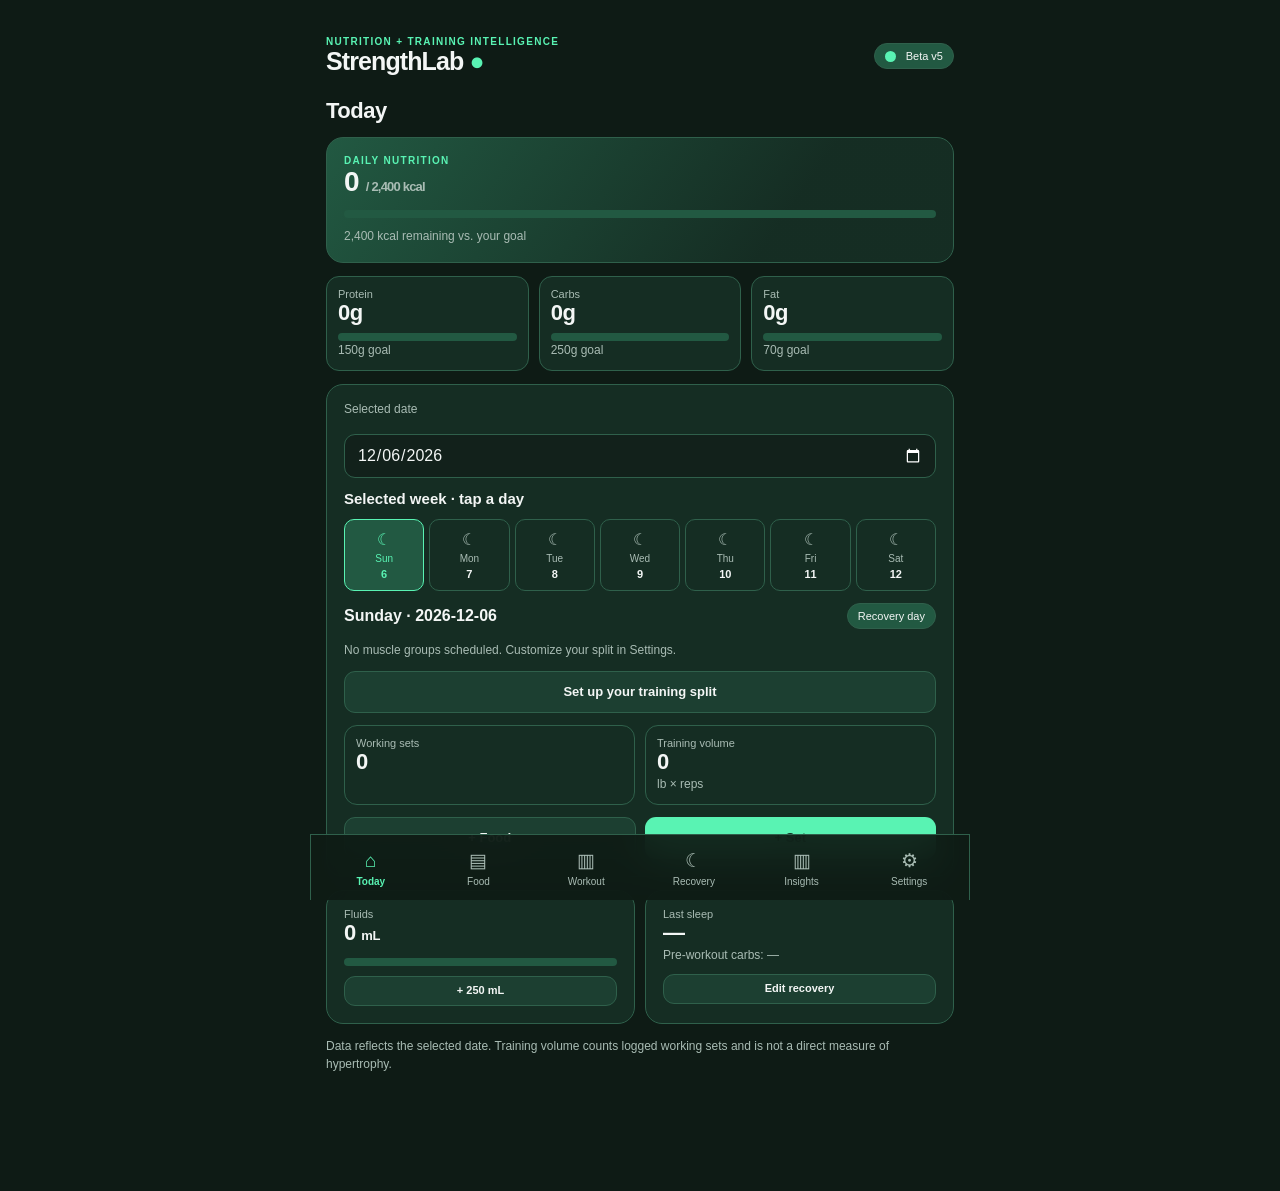
==== index.html @ ec5afabc "Add files via upload" ====
<!doctype html>
<html lang="en">
<head>
<meta charset="utf-8">
<meta name="viewport" content="width=device-width, initial-scale=1, viewport-fit=cover">
<meta name="theme-color" content="#101a19" id="metaTheme">
<meta name="apple-mobile-web-app-capable" content="yes">
<meta name="apple-mobile-web-app-status-bar-style" content="black-translucent">
<meta name="apple-mobile-web-app-title" content="StrengthLab">
<meta name="description" content="Private training, food, fluid and recovery diary">
<link rel="manifest" href="./manifest.webmanifest">
<link rel="icon" href="./icon.svg" type="image/svg+xml">
<link rel="stylesheet" href="./styles.css?v=5.0">
<title>StrengthLab · Training & Nutrition</title>
<script defer src="./app.js?v=5.0"></script>
</head>
<body>
<main class="app">
  <header>
    <div><div class="eyebrow">Nutrition + Training Intelligence</div><h1>StrengthLab <span class="dot">●</span></h1></div>
    <span class="pill"><span class="circle"></span>Beta v5</span>
  </header>
  <section id="today" class="tab-section"></section>
  <section id="food" class="tab-section hidden"></section>
  <section id="workout" class="tab-section hidden"></section>
  <section id="recovery" class="tab-section hidden"></section>
  <section id="insights" class="tab-section hidden"></section>
  <section id="settings" class="tab-section hidden"></section>
</main>
<div id="toast" class="toast" role="status" aria-live="polite" aria-atomic="true"></div>
<nav class="nav" id="nav" aria-label="Main navigation">
 <button data-tab="today" class="active"><span class="glyph">⌂</span>Today</button>
 <button data-tab="food"><span class="glyph">▤</span>Food</button>
 <button data-tab="workout"><span class="glyph">▥</span>Workout</button>
 <button data-tab="recovery"><span class="glyph">☾</span>Recovery</button>
 <button data-tab="insights"><span class="glyph">▥</span>Insights</button>
 <button data-tab="settings"><span class="glyph">⚙</span>Settings</button>
</nav>
</body>
</html>
---- styles.css ----
:root{--hue:156;--bg:hsl(var(--hue), 32%, 8%);--panel:hsl(var(--hue), 36%, 13%);--panel2:hsl(var(--hue), 38%, 18%);--input:hsl(var(--hue), 30%, 10%);--line:hsl(var(--hue), 34%, 28%);--muted:hsl(var(--hue), 13%, 70%);--text:hsl(var(--hue), 16%, 96%);--accent:hsl(var(--hue), 86%, 65%);--accent-dark:hsl(var(--hue), 50%, 12%);--accent-soft:hsl(var(--hue), 45%, 24%);--ring:hsla(var(--hue), 86%, 65%, .35);font-family:-apple-system,BlinkMacSystemFont,"Segoe UI",sans-serif;color:var(--text);background:var(--bg);color-scheme:dark}
*{box-sizing:border-box}html{min-height:100%;background:var(--bg)}body{margin:0;min-height:100vh;background:var(--bg);-webkit-tap-highlight-color:transparent}button,input,select,textarea{font:inherit}button{cursor:pointer}button:focus-visible,input:focus-visible,select:focus-visible,textarea:focus-visible,summary:focus-visible{outline:2px solid var(--accent);outline-offset:2px}button:disabled{opacity:.5;cursor:not-allowed}a{color:var(--accent)}h1,h2,h3,p{margin-top:0}h1{font-size:25px;letter-spacing:-.9px;margin:0;font-weight:800}h2{font-size:22px;letter-spacing:-.45px;margin-bottom:13px}h3{font-size:15px;margin-bottom:11px}p{line-height:1.5}.app{max-width:660px;margin:auto;padding:calc(18px + env(safe-area-inset-top)) 16px calc(106px + env(safe-area-inset-bottom))}header{display:flex;align-items:center;justify-content:space-between;gap:10px;margin-bottom:22px}.eyebrow{color:var(--accent);text-transform:uppercase;font-size:10px;letter-spacing:1.3px;font-weight:700}.dot{color:var(--accent)}.pill{display:inline-flex;align-items:center;gap:5px;padding:6px 10px;background:var(--accent-soft);border:1px solid var(--line);color:var(--text);border-radius:999px;font-size:11px;white-space:nowrap}.card{background:var(--panel);border:1px solid var(--line);border-radius:17px;padding:17px;margin-bottom:13px}.hero{background:linear-gradient(125deg,var(--accent-soft),var(--panel) 72%)}.stack{display:grid;gap:12px}.row{display:flex;align-items:center;justify-content:space-between;gap:10px}.row.start{align-items:flex-start}.row.wrap{flex-wrap:wrap}.grid{display:grid;grid-template-columns:repeat(2,minmax(0,1fr));gap:10px}.grid3{display:grid;grid-template-columns:repeat(3,minmax(0,1fr));gap:10px}.grid7{display:grid;grid-template-columns:repeat(7,minmax(0,1fr));gap:5px}.muted,.hint{color:var(--muted)}.small{font-size:13px}.hint{font-size:12px;line-height:1.5}.big{font-size:28px;letter-spacing:-.8px;font-weight:750}.stat{font-size:22px;letter-spacing:-.5px;font-weight:800}.label{display:block;font-size:12px;color:var(--muted);margin-bottom:6px}label{font-size:12px;color:var(--muted)}input,select,textarea{background:var(--input);border:1px solid var(--line);color:var(--text);border-radius:11px;width:100%;min-width:0;padding:11px 12px}input::placeholder,textarea::placeholder{color:var(--muted);opacity:.8}input[type=time],input[type=date]{color-scheme:dark}input[type=checkbox]{width:18px;height:18px;accent-color:var(--accent);flex:0 0 auto}input[type=range]{-webkit-appearance:none;appearance:none;padding:0;background:transparent;border:0;height:28px;accent-color:var(--accent);cursor:pointer}input[type=range]::-webkit-slider-runnable-track{height:8px;background:var(--accent-soft);border:1px solid var(--line);border-radius:99px}input[type=range]::-webkit-slider-thumb{-webkit-appearance:none;appearance:none;background:var(--accent);width:22px;height:22px;border:3px solid var(--panel);border-radius:50%;margin-top:-8px;box-shadow:0 0 0 1px var(--accent)}input[type=range]::-moz-range-track{height:8px;background:var(--accent-soft);border:1px solid var(--line);border-radius:99px}input[type=range]::-moz-range-thumb{background:var(--accent);height:17px;width:17px;border:3px solid var(--panel);border-radius:50%}input[type=range].hue{background:linear-gradient(90deg,#e45858,#e4cc58,#62cb5b,#5bcdd1,#605fe1,#df5fc4,#e45858);border-radius:30px;height:11px;margin:12px 0 18px}input[type=range].hue::-webkit-slider-runnable-track{background:transparent;border:0}input[type=range].hue::-moz-range-track{background:transparent;border:0}input[type=range].hue::-webkit-slider-thumb{box-shadow:0 0 0 2px var(--accent),0 0 0 4px var(--bg)}.btn{background:var(--accent);border:1px solid transparent;color:var(--accent-dark);padding:11px 14px;border-radius:11px;font-size:13px;font-weight:750;line-height:1.2;min-height:42px}.btn.secondary{color:var(--text);background:var(--panel2);border-color:var(--line)}.btn.ghost{background:transparent;border-color:var(--line);color:var(--text)}.btn.danger{background:hsl(0 40% 28%);color:#fff}.btn.small{padding:6px 9px;min-height:30px;font-size:11px}.btn.icon{width:32px;height:32px;min-height:32px;padding:5px;flex:0 0 auto}.buttons{display:flex;gap:9px}.buttons>*{flex:1}.nav{position:fixed;bottom:0;left:0;right:0;z-index:10;display:flex;justify-content:center;background:color-mix(in srgb,var(--bg) 93%,transparent);backdrop-filter:blur(18px);-webkit-backdrop-filter:blur(18px);border-top:1px solid var(--line);padding:9px 6px calc(8px + env(safe-area-inset-bottom))}.nav button{background:none;border:0;color:var(--muted);font-size:10px;padding:4px 2px 5px;flex:1;max-width:108px;min-width:0}.nav button.active{color:var(--accent);font-weight:750}.nav .glyph{display:block;font-size:19px;line-height:26px;margin-bottom:2px}.hidden{display:none!important}.progress{height:8px;border-radius:20px;background:var(--accent-soft);overflow:hidden;margin-top:12px}.progress>span{display:block;height:100%;background:var(--accent);border-radius:20px}.bar{height:8px;border-radius:20px;background:var(--accent-soft);overflow:hidden}.bar>span{display:block;height:100%;background:var(--accent)}.listitem{border-top:1px solid var(--line);padding:12px 0}.listitem:first-child{border-top:0}.tag{font-size:11px;color:var(--muted)}.seg{display:flex;background:var(--input);border-radius:12px;gap:3px;padding:4px}.seg button{background:transparent;color:var(--muted);border:0;border-radius:9px;padding:9px 6px;flex:1;font-size:12px}.seg button.active{color:var(--text);background:var(--accent-soft);font-weight:700}.tab-section{min-height:300px}.daybtn{padding:10px 2px;background:var(--panel);border:1px solid var(--line);border-radius:10px;color:var(--muted);font-size:10px}.daybtn.active{border-color:var(--accent);color:var(--accent);background:var(--accent-soft)}.daybtn .glyph{display:block;font-size:16px;margin-bottom:4px}.folder{background:var(--panel);border:1px solid var(--line);border-radius:14px;margin:9px 0;padding:12px}.folder summary{list-style:none;cursor:pointer;display:flex;justify-content:space-between;gap:8px;align-items:center;font-weight:750;font-size:14px}.folder summary::-webkit-details-marker{display:none}.mini{background:var(--input);border:1px solid var(--line);padding:10px;border-radius:11px;margin-top:9px}.mini strong{font-size:13px}.chip{background:var(--accent-soft);border:1px solid var(--line);border-radius:999px;padding:6px 9px;color:var(--text);font-size:11px;cursor:pointer}.chips{display:flex;gap:6px;flex-wrap:wrap}.toast{position:fixed;z-index:40;left:50%;bottom:calc(91px + env(safe-area-inset-bottom));transform:translate(-50%,8px);background:var(--panel2);border:1px solid var(--accent);border-radius:12px;box-shadow:0 10px 28px #0005;padding:10px 15px;font-size:12px;color:var(--text);max-width:min(90vw,470px);width:max-content;opacity:0;pointer-events:none;transition:opacity .18s ease,transform .18s ease;text-align:center}.toast.show{opacity:1;transform:translate(-50%,0)}.typeahead{position:relative}.suggestions{position:absolute;top:100%;left:0;right:0;background:var(--panel2);border:1px solid var(--accent);border-radius:11px;z-index:6;overflow:hidden;box-shadow:0 14px 25px #0007;max-height:260px;overflow-y:auto}.suggestions button{display:block;text-align:left;width:100%;border:0;border-bottom:1px solid var(--line);background:transparent;color:var(--text);padding:12px;font-size:13px}.suggestions button:last-child{border:0}.suggestions button.highlight,.suggestions button:focus{background:var(--accent-soft)}.suggestions .match{font-size:11px;color:var(--accent)}.checkline{display:flex;align-items:center;gap:10px;background:var(--input);border:1px solid var(--line);padding:10px 12px;border-radius:10px;font-size:13px}.checkline span{flex:1}.notice-info{background:var(--accent-soft);border:1px solid var(--line);border-radius:11px;padding:12px;font-size:12px;line-height:1.5}.empty{text-align:center;padding:25px 12px;color:var(--muted);font-size:13px}.divider{border:0;border-top:1px solid var(--line);margin:6px 0}.accent{color:var(--accent)}.kpi{background:var(--panel);border:1px solid var(--line);border-radius:13px;padding:11px}.pill.warning{background:hsl(39 36% 20%);color:hsl(40 92% 74%)}.pill.good{color:var(--accent)}.amount{font-size:14px;font-weight:700}.camera-frame{min-height:90px;background:#070b0a;border:1px solid var(--line);border-radius:13px;overflow:hidden}#cameraScanner video{width:100%!important;max-height:340px;object-fit:cover}#cameraScanner img{max-width:100%}.color-preview{background:var(--accent-soft);color:var(--accent);border:1px solid var(--accent);border-radius:12px;padding:10px;text-align:center;font-weight:750}.graph{width:100%;height:76px}.graph polyline{fill:none;stroke:var(--accent);stroke-width:3;stroke-linejoin:round;stroke-linecap:round}.graph .baseline{stroke:var(--line);stroke-width:1}#installHint{font-size:12px}.circle{width:11px;height:11px;border-radius:50%;display:inline-block;background:var(--accent);margin-right:5px}.spliteditor{margin:0}.spliteditor summary{font-weight:700;cursor:pointer;padding:5px 0}.waterbuttons{display:flex;gap:7px;flex-wrap:wrap}.waterbuttons>*{flex:1;min-width:65px}.unit-row{display:grid;grid-template-columns:1fr 135px;gap:8px;align-items:end}.sub{color:var(--muted);font-size:11px}.top-space{margin-top:10px}@media(max-width:390px){.app{padding-left:11px;padding-right:11px}.card{padding:13px}.grid3{gap:6px}.grid3 .stat{font-size:17px}.nav button{font-size:9px}.nav .glyph{font-size:17px}.pill{padding:5px 7px}.unit-row{grid-template-columns:1fr 115px}}@media(min-width:750px){.app{padding-top:36px}.nav{max-width:660px;margin:auto;border-left:1px solid var(--line);border-right:1px solid var(--line)}}

/* v4: the selected hue colors the entire experience, not just the buttons. */
body{transition:background-color .12s ease,color .12s ease}
.card,.kpi,.folder,.nav,.daybtn,.mini,.seg,.checkline,.chip,.notice-info,.hero{transition:background-color .12s ease,border-color .12s ease,color .12s ease}
.daybtn .daynum{display:block;font-size:11px;margin-top:4px;font-weight:800;color:var(--text)}
.daybtn.active .daynum{color:var(--accent)}
.fresh-label{padding:9px 12px;background:var(--input);border:1px dashed var(--line);border-radius:10px;color:var(--muted);font-size:12px;text-align:center}
input[type=range].hue::-webkit-slider-thumb{background:var(--accent);border:3px solid var(--bg);width:26px;height:26px;margin-top:-8px;box-shadow:0 0 0 2px var(--accent),0 0 0 4px var(--bg)}
input[type=range].hue::-moz-range-thumb{background:var(--accent);border:3px solid var(--bg);height:22px;width:22px;box-shadow:0 0 0 2px var(--accent)}
.theme-samples{display:grid;grid-template-columns:repeat(3,1fr);gap:7px}.theme-samples span{padding:12px 7px;border-radius:10px;border:1px solid var(--line);text-align:center;font-weight:700;font-size:11px}.theme-samples .sample-panel{background:var(--panel2)}.theme-samples .sample-accent{background:var(--accent);color:var(--accent-dark)}.theme-samples .sample-surface{background:var(--bg)}
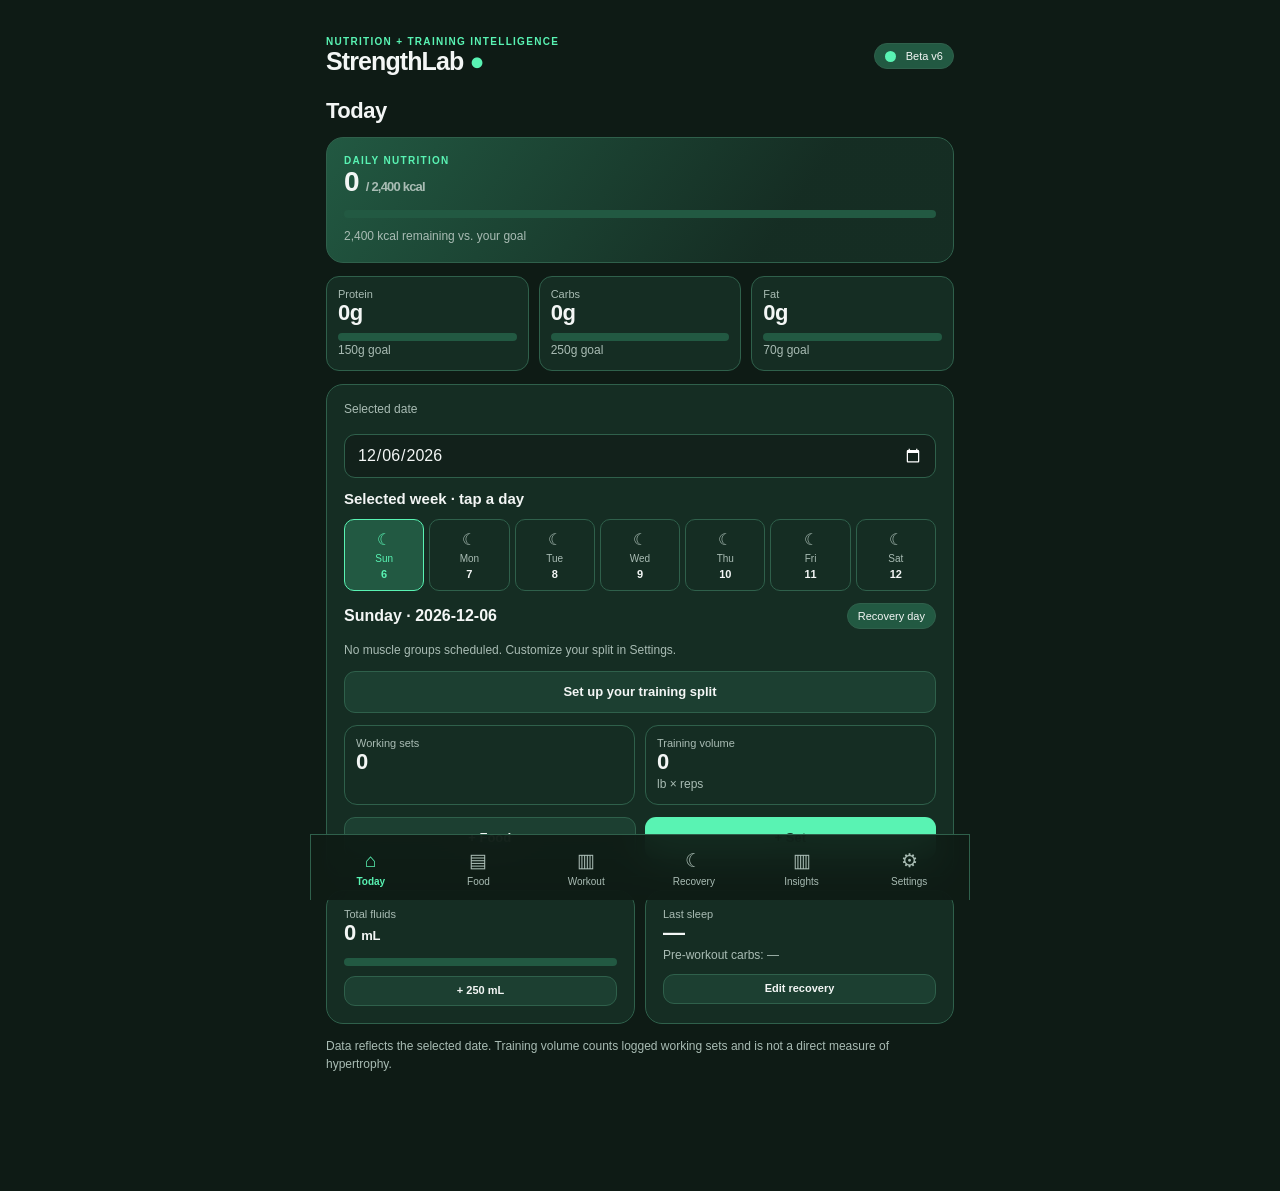
==== commit 51337fc5: "Add files via upload" ====
--- a/index.html
+++ b/index.html
@@ -10,15 +10,15 @@
 <meta name="description" content="Private training, food, fluid and recovery diary">
 <link rel="manifest" href="./manifest.webmanifest">
 <link rel="icon" href="./icon.svg" type="image/svg+xml">
-<link rel="stylesheet" href="./styles.css?v=5.0">
+<link rel="stylesheet" href="./styles.css?v=6.0">
 <title>StrengthLab · Training & Nutrition</title>
-<script defer src="./app.js?v=5.0"></script>
+<script defer src="./app.js?v=6.0"></script>
 </head>
 <body>
 <main class="app">
   <header>
     <div><div class="eyebrow">Nutrition + Training Intelligence</div><h1>StrengthLab <span class="dot">●</span></h1></div>
-    <span class="pill"><span class="circle"></span>Beta v5</span>
+    <span class="pill"><span class="circle"></span>Beta v6</span>
   </header>
   <section id="today" class="tab-section"></section>
   <section id="food" class="tab-section hidden"></section>
--- a/styles.css
+++ b/styles.css
@@ -10,3 +10,54 @@
 input[type=range].hue::-webkit-slider-thumb{background:var(--accent);border:3px solid var(--bg);width:26px;height:26px;margin-top:-8px;box-shadow:0 0 0 2px var(--accent),0 0 0 4px var(--bg)}
 input[type=range].hue::-moz-range-thumb{background:var(--accent);border:3px solid var(--bg);height:22px;width:22px;box-shadow:0 0 0 2px var(--accent)}
 .theme-samples{display:grid;grid-template-columns:repeat(3,1fr);gap:7px}.theme-samples span{padding:12px 7px;border-radius:10px;border:1px solid var(--line);text-align:center;font-weight:700;font-size:11px}.theme-samples .sample-panel{background:var(--panel2)}.theme-samples .sample-accent{background:var(--accent);color:var(--accent-dark)}.theme-samples .sample-surface{background:var(--bg)}
+
+/* v6: compact tap targets and safe responsive field sizing for iPhone Safari. */
+:where(.app,.card,.folder,.row,.grid,.grid3,.unit-row,.template-fields) > *{min-width:0;max-width:100%}
+:where(.row,.card,.folder,.mini,.kpi,.stat,.hint,.pill,.template-muscle){overflow-wrap:anywhere}
+input,select,textarea{font-size:16px;max-width:100%}select{overflow:hidden;text-overflow:ellipsis}
+button{max-width:100%;overflow-wrap:anywhere}
+.row > .btn:not(.icon){flex-shrink:1}.buttons > .btn{min-width:0}
+.unit-row{grid-template-columns:minmax(0,1fr) minmax(100px,37%)}
+.template-section{background:var(--panel)}
+.template-section h3{margin-bottom:4px}
+.template-item{margin:0;border-color:var(--line);background:var(--panel2)}
+.template-item summary{align-items:flex-start}
+.template-item summary>span:first-child{min-width:0;flex:1}
+.template-muscle{display:block;color:var(--muted);font-size:11px;font-weight:500;margin-top:4px}
+.template-body{padding-top:11px}
+.template-set{background:var(--input);border:1px solid var(--line);border-radius:12px;padding:11px;margin:9px 0}
+.template-fields{display:grid;grid-template-columns:repeat(2,minmax(0,1fr));gap:9px;margin-top:9px}
+.template-fields input,.template-fields select{width:100%;min-width:0}
+.template-check{display:inline-flex;align-items:center;gap:7px;font-weight:700;color:var(--text);font-size:13px}
+.template-check input{width:20px;height:20px;margin:0}
+.template-rest-input,.field-subinput{margin-top:7px}
+.template-create{padding:12px;background:var(--input);border:1px dashed var(--line);border-radius:12px;display:grid;gap:9px}
+.template-create .unit-row{grid-template-columns:minmax(0,1fr) minmax(90px,27%)}
+.manual-logging{padding:0;overflow:hidden}
+.manual-logging>summary{padding:15px}
+.manual-logging .embedded-card{margin:0;border-radius:0;border-left:0;border-right:0;border-bottom:0}
+.food-overview .progress{margin-top:0}
+.food-overview .stat{font-size:18px}
+.food-overview .kpi{padding:10px}
+.food-overview .bar{margin:7px 0}
+.scan-upload-grid{display:grid;grid-template-columns:minmax(0,1fr);gap:12px}
+.scan-upload-grid input[type=file]{width:100%;font-size:13px;padding:12px 8px;line-height:1.5}
+.scan-upload-grid>div{min-width:0}
+.scanner-status{background:var(--input);border:1px solid var(--line);border-radius:9px;padding:10px;font-size:12px;line-height:1.4;color:var(--muted)}
+.scanner-status[data-kind=warning]{border-color:hsl(40 55% 42%);color:hsl(40 90% 76%)}
+.camera-frame{min-height:100px}
+@media(max-width:390px){
+ .app{padding-left:10px;padding-right:10px}
+ .card{padding:12px}
+ .grid{gap:7px}
+ .grid3{gap:5px}
+ .grid3 .stat,.food-overview .stat{font-size:15px;letter-spacing:-.5px}
+ .grid3 .kpi{padding:8px 6px}
+ .grid3 .tag,.grid3 .hint{font-size:10px}
+ .unit-row{grid-template-columns:minmax(0,1fr) minmax(92px,36%)}
+ .template-fields{gap:7px}
+ .template-set{padding:9px}
+ .btn{padding:10px 9px}
+ .nav button{font-size:9px}
+}
+@media(max-width:330px){.food-overview .big{font-size:22px}.row{gap:6px}.grid3{grid-template-columns:repeat(3,minmax(0,1fr))}}
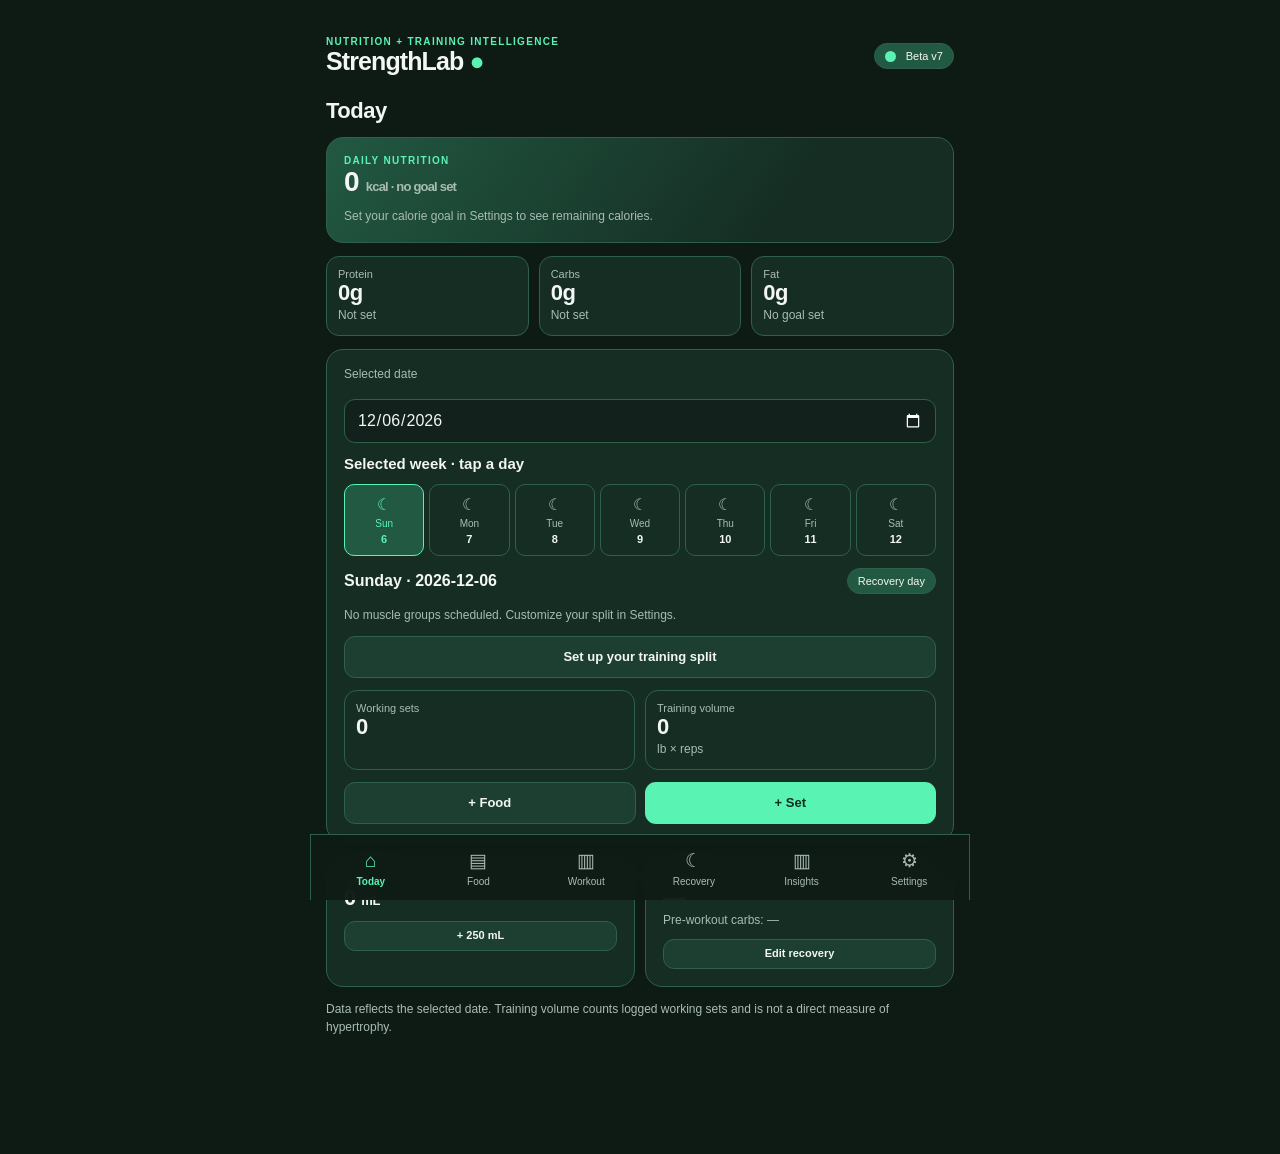
==== commit 199317cb: "Add files via upload" ====
--- a/index.html
+++ b/index.html
@@ -10,15 +10,15 @@
 <meta name="description" content="Private training, food, fluid and recovery diary">
 <link rel="manifest" href="./manifest.webmanifest">
 <link rel="icon" href="./icon.svg" type="image/svg+xml">
-<link rel="stylesheet" href="./styles.css?v=6.0">
+<link rel="stylesheet" href="./styles.css?v=7.0">
 <title>StrengthLab · Training & Nutrition</title>
-<script defer src="./app.js?v=6.0"></script>
+<script defer src="./app.js?v=7.0"></script>
 </head>
 <body>
 <main class="app">
   <header>
     <div><div class="eyebrow">Nutrition + Training Intelligence</div><h1>StrengthLab <span class="dot">●</span></h1></div>
-    <span class="pill"><span class="circle"></span>Beta v6</span>
+    <span class="pill"><span class="circle"></span>Beta v7</span>
   </header>
   <section id="today" class="tab-section"></section>
   <section id="food" class="tab-section hidden"></section>
--- a/styles.css
+++ b/styles.css
@@ -61,3 +61,10 @@
  .nav button{font-size:9px}
 }
 @media(max-width:330px){.food-overview .big{font-size:22px}.row{gap:6px}.grid3{grid-template-columns:repeat(3,minmax(0,1fr))}}
+
+/* v7: nutrition serving editor and per-muscle progress trend. */
+.progress-chart{padding:12px;background:var(--input);border:1px solid var(--line);border-radius:12px}
+.progress-chart svg{width:100%;height:90px;display:block}
+.progress-chart .row{font-size:11px}
+.food-overview .big{overflow-wrap:anywhere}
+@media(max-width:375px){.food-overview .big{font-size:23px}}
